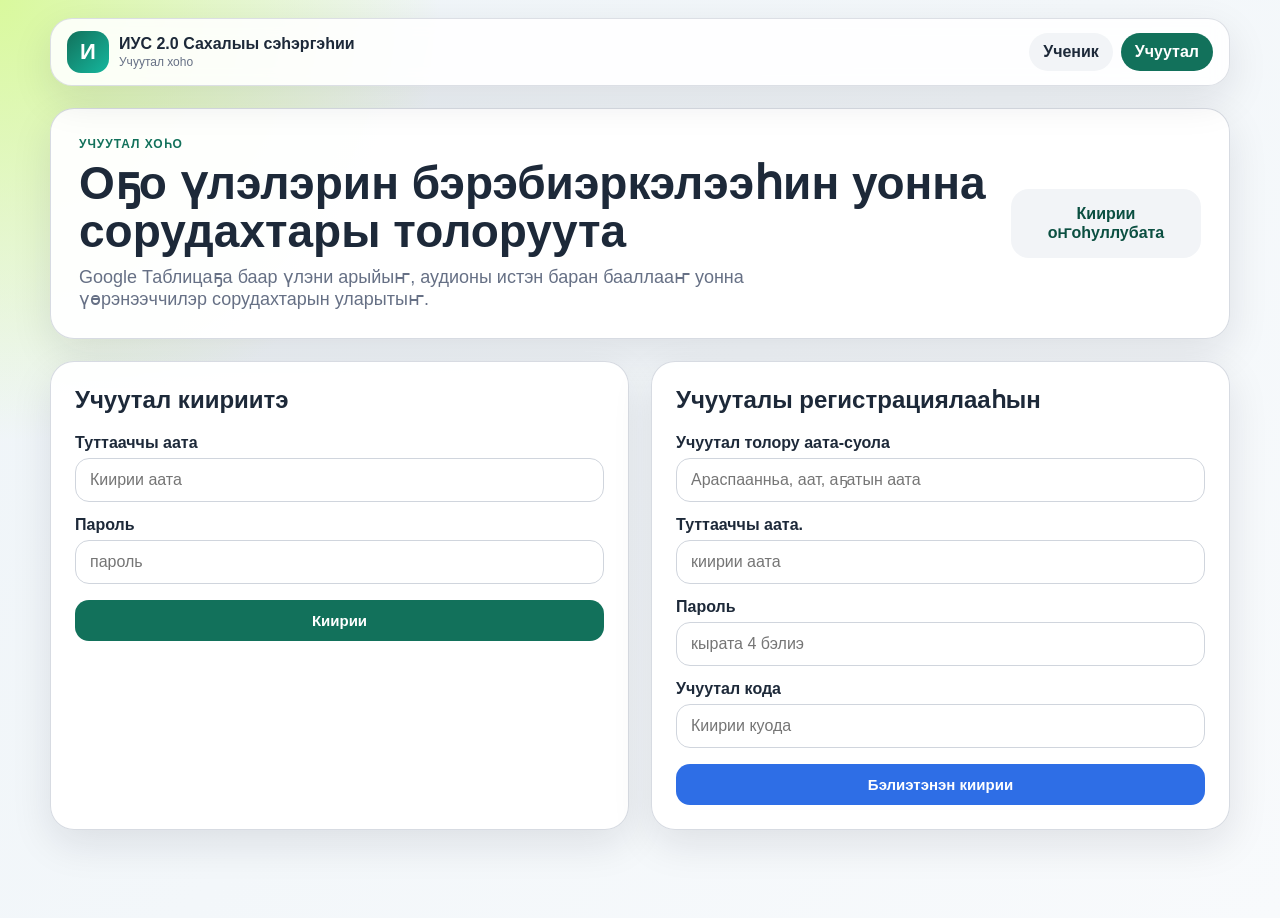
==== expert.html @ 37588e5e "Update expert.html" ====
<!DOCTYPE html>
<html lang="sah">
<head>
  <meta charset="UTF-8">
  <meta http-equiv="Cache-Control" content="no-cache, no-store, must-revalidate">
  <meta http-equiv="Pragma" content="no-cache">
  <meta http-equiv="Expires" content="0">
  <meta name="viewport" content="width=device-width, initial-scale=1.0">
  <title>ИУС 2.0 — учитель</title>
  <link rel="stylesheet" href="styles.css?v=20260622">
</head>
<body>
<header class="topbar">
  <a class="brand" href="index.html">
    <span class="brand-mark">И</span>
    <span><strong>ИУС 2.0 Сахалыы сэhэргэhии</strong><small>Учуутал хоhо</small></span>
  </a>
  <nav class="topnav">
    <a href="index.html">Ученик</a>
    <a class="active" href="expert.html">Учуутал</a>
  </nav>
</header>

<main class="container wide">
  <section class="hero-card">
    <div>
      <p class="eyebrow">Учуутал хоһо</p>
      <h1>Оҕо үлэлэрин бэрэбиэркэлээһин уонна сорудахтары толоруута</h1>
      <p class="lead">Google Таблицаҕа баар үлэни арыйыҥ, аудионы истэн баран бааллааҥ уонна үөрэнээччилэр сорудахтарын уларытыҥ.</p>
    </div>
    <div class="status-card" id="session-status">Киирии оҥоhуллубата</div>
  </section>

  <section id="auth-view" class="grid two auth-grid">
    <div class="panel">
      <h2>Учуутал киириитэ</h2>
      <label>Туттааччы аата</label>
      <input id="login-name" type="text" placeholder="Киирии аата" autocomplete="username">
      <label>Пароль</label>
      <input id="login-password" type="password" placeholder="пароль" autocomplete="current-password">
      <button class="primary full" onclick="loginTeacher()">Киирии</button>
    </div>
    <div class="panel">
      <h2>Учууталы регистрациялааһын</h2>
      <label>Учуутал толору аата-суола</label>
      <input id="reg-fullname" type="text" placeholder="Араспаанньа, аат, аҕатын аата">
      <label>Туттааччы аата.</label>
      <input id="reg-login" type="text" placeholder="киирии аата" autocomplete="username">
      <label>Пароль</label>
      <input id="reg-password" type="password" placeholder="кырата 4 бэлиэ" autocomplete="new-password">
      <label>Учуутал кода</label>
      <input id="reg-teacher-code" type="password" placeholder="Киирии куода">
      <button class="secondary full" onclick="registerTeacher()">Бэлиэтэнэн киирии</button>
    </div>
  </section>

  <section id="teacher-view" class="hidden">
    <div class="teacher-head panel compact">
      <div>
        <h2 id="teacher-title">Учуутал хоһо</h2>
        <p class="muted">Бастаан «холбооһуну бэрэбиэркэлээ» диэни баттаа, онтон үлэни хачайдаа.</p>
      </div>
      <button class="danger-light" onclick="logout()">Тахсыы</button>
    </div>

    <div class="grid teacher-grid">
      <aside class="panel no-print">
        <h2>1. Google Таблица</h2>
        <button class="secondary full" onclick="checkConnection()">🔎 Холбооһуну бэрэбиэркэлээ</button>
        <button class="primary full" onclick="loadSubmissions()">🔄 Ыытыллыбыт үлэлэри көрдөөһүн</button>
        <div id="teacher-status" class="hint status-line">Холбооһуну бэрэбиэркэлээ.</div>
        <div id="submissions-list" class="work-list"></div>

        <h2>2. Иhиттик</h2>
        <audio id="student-audio" controls class="full-audio"></audio>
        <p id="audio-hint" class="hint">Үлэ арыллыбытын кэннэ манна тылбаас баар буолуоҕа.</p>

        <h2>3. JSON Эбии барыйаан</h2>
        <label class="file-drop">
          <input id="submission-file" type="file" accept="application/json,.json" onchange="importSubmission(event)">
          <span>⬆ Эппиэт JSON-файлын киллэр</span>
        </label>

        <h2>4. Учуутал быһаарыыта</h2>
        <textarea id="teacher-comment" rows="5" placeholder="Хос быһаарыылар, сүбэлээһиннэр"></textarea>
      </aside>

      <section class="panel protocol-panel" id="protocol-print-area">
        <div class="protocol-header">
          <div>
            <p class="eyebrow">Боротокуол</p>
            <h1>Түмүк собеседование сыанабылын боротокуола</h1>
          </div>
          <div class="verdict-card" id="verdict">БАРЫТА ТУРУОРУЛЛА ИЛИК</div>
        </div>

        <div id="import-info" class="result-box hidden"></div>

        <div class="student-form grid three">
          <label>Үөрэнээччи<input id="student-name" type="text" placeholder="ФИО ученика"></label>
          <label>Кылаас<input id="student-class" type="text" placeholder="8А"></label>
          <label>Сорудах<input id="task-title" type="text" placeholder="Сорудах"></label>
        </div>

        <div id="criteria-list" class="criteria-list"></div>

        <div class="score-footer">
          <div><span>Уопсай балл</span><strong><span id="total-score">0</span> / 16</strong></div>
          <div><span>Бэрэбиэркэ күнэ-дьылаи</span><strong id="check-date"></strong></div>
        </div>

        <div class="print-comment">
          <h3>Учуутал быһаарыыта</h3>
          <p id="print-comment-text">—</p>
        </div>

        <div class="buttons no-print protocol-actions">
          <button class="secondary" onclick="saveCheckResult()">💾 Түмүгү хаалларыы</button>
          <button class="primary" onclick="exportProtocol()">⬇ Боротокуолу хачайдаан ылыы</button>
          <button onclick="window.print()">🖨 Бэчээт</button>
        </div>
      </section>
    </div>

    <section class="panel no-print task-editor-panel">
      <h2>Үөрэнээччи сорудаҕын уларытар сир</h2>
      <p class="muted">Сорудахтар испииһэккэ угуллаллар <strong>tasks</strong> Google Таблицалар. Уларытыыны киллэрбит кэннэ үөрэнээччи «Сорудахтары саҥарт» эбэтэр Ctrl+F5 баттыахтаах.</p>
      <div class="grid task-editor-grid">
        <aside>
          <button class="secondary full" onclick="loadTasksForEdit()">🔄 Сорудахтары киллэр</button>
          <div id="task-list" class="work-list"></div>
        </aside>
        <div class="editor-form">
          <label>Сорудах нүөмэрэ (ID)</label>
          <input id="edit-task-id" type="text" placeholder="1">
          <label>Сирэй аата</label>
          <input id="edit-task-tab" type="text" placeholder="1 сорудах / Ааҕыы">
          <label>Толору аата</label>
          <input id="edit-task-title" type="text" placeholder="1 сорудах. Тиэкиһи ааҕыы">
          <div class="grid two">
            <label>Бэлэмнээһин, сөк.<input id="edit-task-prep" type="number" min="0" value="60"></label>
            <label>Эппиэт, сөк.<input id="edit-task-answer" type="number" min="10" value="180"></label>
          </div>
          <label>Инструкция</label>
          <textarea id="edit-task-instruction" rows="3"></textarea>
          <label>Текст / ыйытыылар  / тема</label>
          <textarea id="edit-task-content" rows="10"></textarea>

          <div class="task-image-editor">
            <h3>Тылынан ойуур хартыына</h3>
            <p class="hint">Сорудахха хартыыната угуҥ. Үөрэнээччи аны бэйэтин кабинетыгар көрүө уонна хартыынаны тылынан ойуулаан биэриэ.</p>
            <div id="edit-task-image-info" class="hint">Картинка не выбрана.</div>
            <div id="edit-task-image-preview" class="task-image-preview hidden"></div>
            <label>Выбрать картинку</label>
            <input id="edit-task-image-file" type="file" accept="image/*">
            <div class="buttons protocol-actions">
              <button class="secondary" onclick="uploadTaskImageFromEditor()">🖼 Загрузить картинку к заданию</button>
              <button class="danger-light" onclick="clearTaskImageFromEditor()">Убрать картинку</button>
            </div>
          </div>

          <button class="primary full" onclick="saveTaskFromEditor()">💾 Түмүгү хаалларыы</button>
          <div id="task-editor-status" class="hint"></div>
        </div>
      </div>
    </section>
  </section>
</main>

<div id="toast" class="toast hidden"></div>
<script src="apps-script-config.js?v=20260622"></script>
<script>
const TEACHER_CODE = 'SAHA2026';
const USERS_KEY = 'saha_exam_users_v3_clean';
const SESSION_KEY = 'saha_exam_session_v3_clean';
const RESULTS_KEY = 'saha_exam_results_v3_clean';
let currentUser = null;
let currentSubmission = null;
let editableTasks = [];

const criteria = [
  { group:'1 сорудах. Тэкиһи ааҕыы (ИЧ)', items:[{code:'ИЧ1',text:'Ааҕыы интонацията сөп түбэһэр',score:1},{code:'ИЧ2',text:'Тэми батыһан сөпкө ааҕыы',score:1}]},
  { group:'2 сорудах. Тэкиһи кэпсээһин (ИП)', items:[{code:'ИП1',text:'Сүрүн санаалары барытын эттэ',score:2},{code:'ИП2',text:'Сыыһа өйдөбүлү киллэрбэтэ',score:1},{code:'ИП3',text:'Цитатаны сөпкө туттубут',score:1},{code:'ИП4',text:'Цитатаны уган кэпсииригэр сыыспыта суох',score:1}]},
  { group:'3 сорудах. Монолог (ИМ)', items:[{code:'ИМ1',text:'Сорудаҕы толордо, 10-тан тахса этии',score:1},{code:'ИМ2',text:'Этиилэр логика өттүнэн сөптөр',score:1},{code:'ИМ3',text:'Тыл арааһын сөпкө туттуу',score:1}]},
  { group:'4 сорудах. Диалог (ИД)', items:[{code:'ИД1',text:'Ыйытыыларга толору хоруйдаата',score:1},{code:'ИД2',text:'Саҥарар култууратын тутуста',score:1}]},
  { group:'Саҥа таба иһиллиитэ уонна грамотноһа (Р)', items:[{code:'Р1',text:'Грамматика сыыһата суох',score:1},{code:'Р2',text:'Тыллары сөпкө туттуу',score:1},{code:'Р3',text:'Орфоэпия сыыһата суох',score:1},{code:'Р4',text:'Тыл ситимэ сөпкө тутуллубут',score:1},{code:'Р5',text:'Саҥарыы тэмигэр сыыһа суох',score:1}]}
];

function getAppsScriptUrl(){ const raw=String(window.APPS_SCRIPT_WEB_APP_URL||'').trim(); return raw ? raw.replace(/\/dev(\?.*)?$/,'/exec').replace(/\?.*$/,'') : ''; }
function isAppsScriptConfigured(){ const url=getAppsScriptUrl(); return Boolean(url && url.startsWith('https://script.google.com/')); }
function appsScriptJsonp(action, params={}){ return new Promise((resolve,reject)=>{ if(!isAppsScriptConfigured()) return reject(new Error('Apps Script не настроен')); const cb='iusCb_'+Date.now()+'_'+Math.random().toString(36).slice(2); const q=new URLSearchParams({action,callback:cb,_:Date.now().toString(),...params}); const s=document.createElement('script'); const cleanup=()=>{delete window[cb];s.remove();}; window[cb]=data=>{cleanup();resolve(data);}; s.onerror=()=>{cleanup();reject(new Error('Не удалось получить ответ Apps Script'));}; s.src=getAppsScriptUrl()+'?'+q.toString(); document.body.appendChild(s); }); }
function postToAppsScriptByForm(payload){ return new Promise((resolve,reject)=>{ if(!isAppsScriptConfigured()) return reject(new Error('Apps Script не настроен')); const iframeName='iusFrame_'+Date.now(); const iframe=document.createElement('iframe'); iframe.name=iframeName; iframe.style.display='none'; const form=document.createElement('form'); form.method='POST'; form.action=getAppsScriptUrl(); form.target=iframeName; form.enctype='application/x-www-form-urlencoded'; form.style.display='none'; const input=document.createElement('input'); input.type='hidden'; input.name='payload'; input.value=JSON.stringify(payload); form.appendChild(input); let done=false; const cleanup=()=>setTimeout(()=>{form.remove();iframe.remove();},1000); iframe.onload=()=>{if(done)return;done=true;cleanup();resolve();}; document.body.appendChild(iframe); document.body.appendChild(form); form.submit(); setTimeout(()=>{if(!done){done=true;cleanup();resolve();}},4500); }); }
function sleep(ms){return new Promise(r=>setTimeout(r,ms));}

function getUsers(){return JSON.parse(localStorage.getItem(USERS_KEY)||'[]');}
function saveUsers(users){localStorage.setItem(USERS_KEY,JSON.stringify(users));}
async function hashPassword(value){ if(window.crypto&&crypto.subtle){ const data=new TextEncoder().encode(value); const hash=await crypto.subtle.digest('SHA-256',data); return Array.from(new Uint8Array(hash)).map(b=>b.toString(16).padStart(2,'0')).join(''); } return btoa(unescape(encodeURIComponent(value))); }
function makeId(prefix){return prefix+'-'+Date.now().toString(36)+'-'+Math.random().toString(36).slice(2,8);}
function showToast(message,type='ok'){const t=document.getElementById('toast');t.textContent=message;t.className='toast '+type;setTimeout(()=>t.className='toast hidden',3500);}
function setStatus(message,type=''){const el=document.getElementById('teacher-status');el.textContent=message;el.className='hint status-line '+type;}
async function registerTeacher(){ const fullName=document.getElementById('reg-fullname').value.trim(); const login=document.getElementById('reg-login').value.trim().toLowerCase(); const password=document.getElementById('reg-password').value; const code=document.getElementById('reg-teacher-code').value.trim(); if(!fullName||!login||!password)return showToast('Заполните все поля','error'); if(password.length<4)return showToast('Пароль минимум 4 символа','error'); if(code!==TEACHER_CODE)return showToast('Неверный код учителя','error'); const users=getUsers(); if(users.some(u=>u.login===login))return showToast('Такой логин уже есть','error'); const user={id:makeId('teacher'),role:'teacher',fullName,login,passwordHash:await hashPassword(password),createdAt:new Date().toISOString()}; users.push(user); saveUsers(users); localStorage.setItem(SESSION_KEY,JSON.stringify({userId:user.id})); startSession(user); }
async function loginTeacher(){ const login=document.getElementById('login-name').value.trim().toLowerCase(); const passwordHash=await hashPassword(document.getElementById('login-password').value); const user=getUsers().find(u=>u.login===login&&u.role==='teacher'&&u.passwordHash===passwordHash); if(!user)return showToast('Логин или пароль неверный','error'); localStorage.setItem(SESSION_KEY,JSON.stringify({userId:user.id})); startSession(user); }
function restoreSession(){const s=JSON.parse(localStorage.getItem(SESSION_KEY)||'null'); if(!s)return; const u=getUsers().find(x=>x.id===s.userId); if(u&&u.role==='teacher') startSession(u);}
function startSession(user){ currentUser=user; document.getElementById('auth-view').classList.add('hidden'); document.getElementById('teacher-view').classList.remove('hidden'); document.getElementById('session-status').textContent=user.fullName; document.getElementById('teacher-title').textContent='Учуутал хоhо: '+user.fullName; renderCriteria(); createBlankProtocol(); setDate(); }
function logout(){localStorage.removeItem(SESSION_KEY);location.reload();}
function renderCriteria(){ const list=document.getElementById('criteria-list'); list.innerHTML=criteria.map(g=>`<section class="criteria-group"><h3>${escapeHTML(g.group)}</h3>${g.items.map(item=>`<label class="criterion"><input type="checkbox" class="score" data-code="${item.code}" data-score="${item.score}" onchange="calcTotal()"><span><strong>${item.code}</strong> ${escapeHTML(item.text)}</span><em>${item.score}</em></label>`).join('')}</section>`).join(''); calcTotal(); }
function calcTotal(){ let total=0; document.querySelectorAll('.score').forEach(b=>{if(b.checked)total+=Number(b.dataset.score||0);}); document.getElementById('total-score').textContent=total; const v=document.getElementById('verdict'); if(total>=10){v.textContent='ЗАЧЁТ 🎉';v.className='verdict-card ok';} else if(total===0){v.textContent='БАРЫТА ТУРУОРУЛЛА ИЛИК';v.className='verdict-card';} else {v.textContent='НЕЗАЧЁТ ❌';v.className='verdict-card bad';} refreshProtocol(); }
function setDate(){document.getElementById('check-date').textContent=new Date().toLocaleDateString('ru-RU');}
function refreshProtocol(){ setDate(); const c=document.getElementById('teacher-comment').value.trim(); document.getElementById('print-comment-text').textContent=c||'—'; }
document.addEventListener('input', e=>{if(e.target&&e.target.id==='teacher-comment')refreshProtocol();});
async function checkConnection(){ setStatus('Проверяем...'); try{ const data=await appsScriptJsonp('diagnose'); if(!data||!data.ok)throw new Error(data?.error||'Ошибка'); const d=data.diagnose||{}; setStatus(`Подключено. works: ${d.worksSheet?'да':'нет'}, tasks: ${d.tasksSheet?'да':'нет'}, Drive: ${d.drive?'да':'нет'}.`, d.drive?'':'warn'); showToast('Подключение проверено'); }catch(e){setStatus('Ошибка подключения: '+(e.message||e),'error');} }
async function loadSubmissions(){ const list=document.getElementById('submissions-list'); list.innerHTML=''; setStatus('Загружаем работы...'); try{ const data=await appsScriptJsonp('list',{limit:'50'}); if(!data||!data.ok)throw new Error(data?.error||'Ошибка'); const items=data.items||[]; if(!items.length){setStatus('Пока нет отправленных работ.');return;} setStatus('Найдено работ: '+items.length); list.innerHTML=items.map(item=>`<div class="work-card"><strong>${escapeHTML(item.student?.fullName||'Без имени')}</strong><span>${escapeHTML(item.student?.className||'—')} · ${escapeHTML(item.task?.title||'Задание')} · ${formatDateTime(item.sentAt)}</span><em>${escapeHTML(item.status||'sent')}</em>${item.audioError?`<small class="error-text">Ошибка аудио: ${escapeHTML(item.audioError)}</small>`:''}<button class="ghost full" onclick="openSubmission('${escapeAttr(item.id)}')">Открыть работу</button></div>`).join(''); }catch(e){setStatus('Не удалось загрузить работы: '+(e.message||e),'error');} }
async function openSubmission(id){ try{ const data=await appsScriptJsonp('get',{id}); if(!data||!data.ok||!data.item)throw new Error(data?.error||'Работа не найдена'); const item=data.item; item.appsScriptId=id; applySubmissionData(item,'Работа из общей Google Таблицы'); await loadAudioForSubmission(item); }catch(e){showToast('Не удалось открыть работу: '+(e.message||e),'error');} }
async function loadAudioForSubmission(item){ const audio=document.getElementById('student-audio'); const hint=document.getElementById('audio-hint'); audio.removeAttribute('src'); if(!item.audio||!item.audio.fileId){hint.textContent='У работы нет audioFileId. '+(item.audioError||''); return;} hint.textContent='Загружаем аудио из Google Drive...'; try{ const response=await appsScriptJsonp('getAudio',{id:item.id}); if(response&&response.ok&&response.dataUrl){audio.src=response.dataUrl; hint.textContent='Аудио загружено. Нажмите Play.'; return;} throw new Error(response?.error||'Не удалось получить аудио'); }catch(e){ hint.textContent='Не удалось загрузить аудио через Apps Script. Пробуем прямую ссылку Drive.'; if(item.audio.directUrl){ audio.src=item.audio.directUrl; } showToast('Проверьте доступ DriveApp или audioFileId','warn'); } }
function applySubmissionData(data,source){ currentSubmission=data; document.getElementById('student-name').value=data.student?.fullName||''; document.getElementById('student-class').value=data.student?.className||''; document.getElementById('task-title').value=data.task?.title||''; const box=document.getElementById('import-info'); box.classList.remove('hidden'); box.textContent=[source,`Ученик: ${data.student?.fullName||'—'}`,`Класс: ${data.student?.className||'—'}`,`Задание: ${data.task?.title||'—'}`,`Отправлено: ${formatDateTime(data.sentAt||data.createdAt)}`,`Комментарий ученика: ${data.note||'—'}`,data.audioError?`Ошибка аудио: ${data.audioError}`:''].filter(Boolean).join('\n'); clearScores(); refreshProtocol(); }
function importSubmission(event){ const file=event.target.files[0]; if(!file)return; const r=new FileReader(); r.onload=()=>{try{const data=JSON.parse(r.result); applySubmissionData(data,'Работа из JSON-файла'); const audio=document.getElementById('student-audio'); if(data.audio?.dataUrl){audio.src=data.audio.dataUrl; document.getElementById('audio-hint').textContent='Аудио из JSON загружено.';} }catch(e){showToast('Не удалось прочитать JSON','error');}}; r.readAsText(file,'utf-8'); }
function createBlankProtocol(){ currentSubmission=null; document.getElementById('student-name').value=''; document.getElementById('student-class').value=''; document.getElementById('task-title').value=''; document.getElementById('student-audio').removeAttribute('src'); document.getElementById('audio-hint').textContent='После открытия работы здесь появится запись.'; document.getElementById('import-info').classList.add('hidden'); document.getElementById('teacher-comment').value=''; clearScores(); refreshProtocol(); }
function clearScores(){document.querySelectorAll('.score').forEach(b=>b.checked=false); calcTotal();}
function collectResult(){ const selected=Array.from(document.querySelectorAll('.score')).filter(b=>b.checked).map(b=>({code:b.dataset.code,score:Number(b.dataset.score)})); const total=selected.reduce((s,i)=>s+i.score,0); return {app:'saha-exam-v2',type:'teacher-result',id:makeId('result'),checkedAt:new Date().toISOString(),teacher:{id:currentUser.id,fullName:currentUser.fullName,login:currentUser.login},student:{fullName:document.getElementById('student-name').value.trim(),className:document.getElementById('student-class').value.trim()},taskTitle:document.getElementById('task-title').value.trim(),selected,total,maxTotal:16,verdict:total>=10?'ЗАЧЁТ':'НЕЗАЧЁТ',teacherComment:document.getElementById('teacher-comment').value.trim(),sourceAppsScriptId:currentSubmission?.appsScriptId||currentSubmission?.id||null}; }
async function saveCheckResult(){ const result=collectResult(); if(!result.student.fullName)return showToast('Укажите ФИО ученика','error'); localStorage.setItem(RESULTS_KEY,JSON.stringify([result,...JSON.parse(localStorage.getItem(RESULTS_KEY)||'[]')].slice(0,50))); if(result.sourceAppsScriptId&&isAppsScriptConfigured()){ try{ await postToAppsScriptByForm({action:'saveResult',submissionId:result.sourceAppsScriptId,result}); showToast('Результат сохранён'); loadSubmissions(); return; }catch(e){showToast('Сохранено в браузере, но не в таблице','warn');return;} } showToast('Результат сохранён в браузере'); }
function exportProtocol(){ const result=collectResult(); if(!result.student.fullName)return showToast('Укажите ФИО ученика','error'); const html=`<!DOCTYPE html><html><head><meta charset="UTF-8"><title>Протокол</title><style>body{font-family:Arial;padding:30px;line-height:1.5}table{width:100%;border-collapse:collapse}td,th{border:1px solid #999;padding:7px}.total{font-size:22px;font-weight:bold}</style></head><body><h1>Түмүк собеседование сыанабылын боротокуола</h1><p><b>Ученик:</b> ${escapeHTML(result.student.fullName)}</p><p><b>Класс:</b> ${escapeHTML(result.student.className||'—')}</p><p><b>Задание:</b> ${escapeHTML(result.taskTitle||'—')}</p><p><b>Учитель:</b> ${escapeHTML(result.teacher.fullName)}</p><table><tr><th>Критерий</th><th>Балл</th></tr>${criteria.flatMap(g=>g.items).map(item=>`<tr><td>${item.code} — ${escapeHTML(item.text)}</td><td>${result.selected.find(s=>s.code===item.code)?item.score:0}</td></tr>`).join('')}</table><p class="total">Итого: ${result.total} / 16</p><h2>${result.verdict}</h2><h3>Комментарий</h3><p>${escapeHTML(result.teacherComment||'—')}</p></body></html>`; downloadFile(html,`протокол_${(result.student.fullName||'student').replace(/[^А-Яа-яA-Za-z0-9_-]+/g,'_')}.html`,'text/html;charset=utf-8'); }
function downloadFile(content,filename,type){const blob=new Blob([content],{type}); const url=URL.createObjectURL(blob); const a=document.createElement('a'); a.href=url; a.download=filename; document.body.appendChild(a); a.click(); a.remove(); URL.revokeObjectURL(url);}
async function loadTasksForEdit(){ const box=document.getElementById('task-list'); box.innerHTML='Загружаем...'; try{ const data=await appsScriptJsonp('listTasks'); if(!data||!data.ok)throw new Error(data?.error||'Ошибка'); editableTasks=data.tasks||[]; box.innerHTML=editableTasks.map(t=>`<div class="work-card"><strong>${escapeHTML(t.id)}. ${escapeHTML(t.title)}</strong><span>${escapeHTML(t.tabTitle||'')}</span><button class="ghost full" onclick="editTask('${escapeAttr(t.id)}')">Редактировать</button></div>`).join(''); if(editableTasks[0]) editTask(editableTasks[0].id); }catch(e){box.innerHTML='<p class="error-text">Не удалось загрузить задания: '+escapeHTML(e.message||e)+'</p>';} }
function editTask(id){
  const t=editableTasks.find(x=>String(x.id)===String(id));
  if(!t)return;
  document.getElementById('edit-task-id').value=t.id;
  document.getElementById('edit-task-tab').value=t.tabTitle||'';
  document.getElementById('edit-task-title').value=t.title||'';
  document.getElementById('edit-task-prep').value=t.prepSeconds||0;
  document.getElementById('edit-task-answer').value=t.answerSeconds||180;
  document.getElementById('edit-task-instruction').value=t.instruction||'';
  document.getElementById('edit-task-content').value=t.content||'';
  const fileInput=document.getElementById('edit-task-image-file');
  if(fileInput) fileInput.value='';
  renderTaskImagePreview(t);
}

async function renderTaskImagePreview(task){
  const info=document.getElementById('edit-task-image-info');
  const preview=document.getElementById('edit-task-image-preview');
  if(!info||!preview) return;
  preview.classList.add('hidden');
  preview.innerHTML='';

  if(!task?.image?.fileId){
    info.textContent='Картинка к этому заданию ещё не загружена.';
    return;
  }

  info.textContent='Картинка загружена: '+(task.image.fileName||task.image.fileId)+'. Загружаем предпросмотр...';
  try{
    const response=await appsScriptJsonp('getTaskImage',{id:task.id});
    if(response&&response.ok&&response.dataUrl){
      preview.innerHTML=`<img src="${response.dataUrl}" alt="Картинка задания" class="task-image">`;
      preview.classList.remove('hidden');
      info.textContent='Картинка загружена и будет показана ученику.';
      return;
    }
    throw new Error(response?.error||'Картинка не получена');
  }catch(e){
    if(task.image.directUrl){
      preview.innerHTML=`<img src="${escapeAttr(task.image.directUrl)}" alt="Картинка задания" class="task-image">`;
      preview.classList.remove('hidden');
      info.textContent='Картинка есть, но предпросмотр через Apps Script не загрузился. Ученик попробует загрузить её напрямую.';
    }else{
      info.textContent='Картинка есть в таблице, но её не удалось показать: '+(e.message||e);
    }
  }
}

function resizeImageFile(file, maxSize=1400, quality=0.86){
  return new Promise((resolve,reject)=>{
    if(!file) return reject(new Error('Файл не выбран'));
    if(!file.type.startsWith('image/')) return reject(new Error('Выберите файл изображения'));
    const reader=new FileReader();
    reader.onerror=()=>reject(new Error('Не удалось прочитать файл'));
    reader.onload=()=>{
      const img=new Image();
      img.onerror=()=>reject(new Error('Не удалось открыть изображение'));
      img.onload=()=>{
        let w=img.width, h=img.height;
        const scale=Math.min(1, maxSize/Math.max(w,h));
        w=Math.max(1, Math.round(w*scale));
        h=Math.max(1, Math.round(h*scale));
        const canvas=document.createElement('canvas');
        canvas.width=w; canvas.height=h;
        canvas.getContext('2d').drawImage(img,0,0,w,h);
        const mime=file.type==='image/png' ? 'image/png' : 'image/jpeg';
        const dataUrl=canvas.toDataURL(mime, mime==='image/jpeg'?quality:undefined);
        resolve({dataUrl, mimeType:mime, fileName:file.name});
      };
      img.src=reader.result;
    };
    reader.readAsDataURL(file);
  });
}

async function uploadTaskImageFromEditor(){
  const status=document.getElementById('task-editor-status');
  const taskId=document.getElementById('edit-task-id').value.trim();
  const file=document.getElementById('edit-task-image-file').files[0];
  if(!taskId) return showToast('Сначала выберите или укажите ID задания','error');
  if(!file) return showToast('Выберите картинку','error');
  status.textContent='Готовим и загружаем картинку...';
  try{
    const image=await resizeImageFile(file);
    await postToAppsScriptByForm({action:'uploadTaskImage',taskId,image});
    await sleep(1800);
    status.textContent='Картинка загружена. Ученик увидит её после обновления заданий.';
    showToast('Картинка загружена');
    await loadTasksForEdit();
    editTask(taskId);
  }catch(e){
    status.textContent='Ошибка загрузки картинки: '+(e.message||e);
    showToast('Не удалось загрузить картинку','error');
  }
}

async function clearTaskImageFromEditor(){
  const status=document.getElementById('task-editor-status');
  const taskId=document.getElementById('edit-task-id').value.trim();
  if(!taskId) return showToast('Сначала выберите задание','error');
  status.textContent='Убираем картинку...';
  try{
    await postToAppsScriptByForm({action:'clearTaskImage',taskId});
    await sleep(1200);
    status.textContent='Картинка убрана из задания.';
    showToast('Картинка убрана');
    await loadTasksForEdit();
    editTask(taskId);
  }catch(e){
    status.textContent='Ошибка: '+(e.message||e);
    showToast('Не удалось убрать картинку','error');
  }
}

async function saveTaskFromEditor(){
  const status=document.getElementById('task-editor-status');
  const task={id:document.getElementById('edit-task-id').value.trim(),tabTitle:document.getElementById('edit-task-tab').value.trim(),title:document.getElementById('edit-task-title').value.trim(),prepSeconds:Number(document.getElementById('edit-task-prep').value||0),answerSeconds:Number(document.getElementById('edit-task-answer').value||180),instruction:document.getElementById('edit-task-instruction').value,content:document.getElementById('edit-task-content').value};
  if(!task.id||!task.title)return showToast('Заполните ID и название','error');
  status.textContent='Сохраняем...';
  try{
    await postToAppsScriptByForm({action:'saveTask',task});
    await sleep(1200);
    status.textContent='Задание сохранено. Ученик должен обновить задания.';
    showToast('Задание сохранено');
    await loadTasksForEdit();
    editTask(task.id);
  }catch(e){
    status.textContent='Ошибка: '+(e.message||e);
    showToast('Не удалось сохранить задание','error');
  }
}
function formatDateTime(v){if(!v)return'—'; try{return new Date(v).toLocaleString('ru-RU');}catch(e){return'—';}}
function escapeHTML(v){return String(v??'').replace(/[&<>'"]/g,ch=>({'&':'&amp;','<':'&lt;','>':'&gt;',"'":'&#39;','"':'&quot;'}[ch]));}
function escapeAttr(v){return String(v??'').replace(/[\\']/g,'\\$&').replace(/</g,'&lt;');}
restoreSession();
</script>
</body>
</html>
---- styles.css ----
:root {
  --bg: #eef4f8;
  --card: #ffffff;
  --text: #1d2939;
  --muted: #667085;
  --line: #d0d5dd;
  --primary: #12715b;
  --primary-dark: #0b4f41;
  --secondary: #2e6ee6;
  --danger: #d92d20;
  --warning: #f79009;
  --ok-bg: #ecfdf3;
  --bad-bg: #fef3f2;
  --shadow: 0 14px 40px rgba(16, 24, 40, 0.10);
}
* { box-sizing: border-box; }
body {
  margin: 0;
  font-family: Arial, "Noto Sans", sans-serif;
  background: radial-gradient(circle at top left, #d9f99d 0, transparent 28%), linear-gradient(135deg, #eef4f8 0%, #f8fafc 100%);
  color: var(--text);
  min-height: 100vh;
}
a { color: var(--secondary); text-decoration: none; }
a:hover { text-decoration: underline; }
.topbar {
  width: min(1180px, calc(100% - 32px));
  margin: 18px auto 0;
  display: flex;
  justify-content: space-between;
  align-items: center;
  gap: 16px;
  background: rgba(255,255,255,0.88);
  backdrop-filter: blur(8px);
  border: 1px solid rgba(208,213,221,0.75);
  border-radius: 22px;
  padding: 12px 16px;
  box-shadow: var(--shadow);
}
.brand { display: inline-flex; align-items: center; gap: 10px; color: var(--text); }
.brand:hover { text-decoration: none; }
.brand-mark { width: 42px; height: 42px; border-radius: 14px; background: linear-gradient(135deg, var(--primary), #15b79e); color: white; display: grid; place-items: center; font-weight: 800; font-size: 22px; }
.brand small { display: block; color: var(--muted); font-size: 12px; margin-top: 2px; }
.topnav { display: flex; gap: 8px; flex-wrap: wrap; justify-content: flex-end; }
.topnav a { color: var(--text); padding: 10px 14px; border-radius: 999px; background: #f2f4f7; font-weight: 700; }
.topnav a.active, .topnav a:hover { background: var(--primary); color: white; text-decoration: none; }
.container { width: min(1180px, calc(100% - 32px)); margin: 22px auto 40px; }
.container.wide { max-width: 1180px; }
.hero-card, .panel, .task-box, .controls-box { background: rgba(255,255,255,0.95); border: 1px solid rgba(208,213,221,0.85); border-radius: 24px; box-shadow: var(--shadow); }
.hero-card { padding: 28px; display: flex; justify-content: space-between; align-items: center; gap: 24px; margin-bottom: 22px; }
.eyebrow { margin: 0 0 8px; color: var(--primary); text-transform: uppercase; letter-spacing: .08em; font-size: 12px; font-weight: 800; }
h1, h2, h3 { color: #1d2939; }
h1 { margin: 0 0 10px; font-size: clamp(28px, 4vw, 46px); line-height: 1.05; }
h2 { margin-top: 0; }
.lead { color: var(--muted); font-size: 18px; margin: 0; max-width: 760px; }
.muted, .hint { color: var(--muted); }
.hint { font-size: 13px; line-height: 1.45; }
.center { text-align: center; }
.status-card { min-width: 190px; padding: 16px; background: #f2f4f7; border-radius: 18px; text-align: center; font-weight: 800; color: var(--primary-dark); }
.grid { display: grid; gap: 22px; }
.grid.two { grid-template-columns: repeat(2, minmax(0, 1fr)); }
.grid.three { grid-template-columns: repeat(3, minmax(0, 1fr)); }
.main-grid { grid-template-columns: minmax(0, 1fr) 360px; align-items: start; }
.teacher-grid { grid-template-columns: 360px minmax(0, 1fr); align-items: start; }
.task-editor-grid { grid-template-columns: 340px minmax(0, 1fr); align-items: start; }
.panel { padding: 24px; }
.panel.compact { display: flex; justify-content: space-between; align-items: center; gap: 16px; margin-bottom: 22px; }
label { display: block; margin: 14px 0 6px; font-weight: 700; }
input, select, textarea { width: 100%; border: 1px solid var(--line); border-radius: 14px; padding: 12px 14px; font: inherit; background: white; color: var(--text); }
textarea { resize: vertical; }
input:focus, select:focus, textarea:focus { outline: 3px solid rgba(18,113,91,.16); border-color: var(--primary); }
button, .button-link { border: 0; border-radius: 14px; padding: 12px 18px; cursor: pointer; font-weight: 800; font-size: 15px; background: #e4e7ec; color: var(--text); transition: transform .08s ease, filter .15s ease; text-align: center; display: inline-block; }
button:hover, .button-link:hover { filter: brightness(.98); text-decoration: none; }
button:active { transform: translateY(1px); }
button:disabled { background: #d0d5dd !important; color: #667085 !important; cursor: not-allowed; }
button.primary, .button-link.primary { background: var(--primary); color: white; }
button.secondary, .button-link.secondary { background: var(--secondary); color: white; }
button.ghost { background: #f2f4f7; color: #344054; }
button.danger-light { background: #fee4e2; color: var(--danger); }
.full { width: 100%; margin-top: 16px; }
.buttons { display: flex; gap: 12px; justify-content: center; flex-wrap: wrap; }
.buttons.stacked { flex-direction: column; }
.hidden { display: none !important; }
.auth-grid { align-items: stretch; }
.tabs { display: grid; grid-template-columns: repeat(4, minmax(0, 1fr)); gap: 10px; margin-bottom: 18px; }
.tab-btn { padding: 14px 10px; border-radius: 18px; background: #e4e7ec; text-align: center; white-space: normal; line-height: 1.25; }
.tab-btn.active { background: var(--primary); color: white; }
.task-box { padding: 28px; min-height: 420px; line-height: 1.75; }
.task-header { display: flex; gap: 14px; align-items: center; flex-wrap: wrap; }
.badge { display: inline-flex; padding: 6px 10px; border-radius: 999px; background: #d1fadf; color: var(--primary-dark); font-weight: 800; font-size: 13px; }
.instruction { color: #344054; border-left: 5px solid var(--secondary); padding: 14px 16px; background: #f8fbff; border-radius: 12px; }
.content-body { margin-top: 20px; font-size: 1.12em; line-height: 1.7; }
.prewrap { white-space: pre-wrap; }
.controls-box { padding: 22px; position: sticky; top: 16px; }
.timer-card { display: grid; place-items: center; gap: 8px; background: #f8fafc; border: 1px solid var(--line); border-radius: 20px; padding: 20px; margin-bottom: 16px; }
.timer-card span { color: var(--muted); font-weight: 700; }
.timer-card strong { color: var(--danger); font-size: 44px; letter-spacing: .03em; }
.record-off { background: var(--danger); color: white; }
.record-on { background: #b42318; color: white; animation: blink 1s infinite; }
.ready-btn { background: #fef0c7; color: #93370d; }
.result-box { margin-top: 18px; background: #f8fafc; padding: 16px; border-radius: 18px; border: 1px dashed var(--primary); white-space: pre-wrap; }
audio { width: 100%; margin: 10px 0; }
.full-audio { margin-top: 0; }
.file-drop { display: grid; place-items: center; min-height: 118px; border: 2px dashed var(--secondary); border-radius: 18px; background: #eff6ff; color: var(--secondary); text-align: center; cursor: pointer; margin: 12px 0 16px; }
.file-drop input { display: none; }
.file-drop span { font-weight: 800; }
.protocol-panel { padding: 26px; }
.protocol-header { display: flex; justify-content: space-between; gap: 18px; align-items: flex-start; border-bottom: 1px solid var(--line); padding-bottom: 18px; margin-bottom: 18px; }
.protocol-header h1 { font-size: clamp(22px, 3vw, 34px); }
.verdict-card { min-width: 180px; padding: 14px; border-radius: 18px; background: #f2f4f7; color: var(--muted); text-align: center; font-weight: 900; }
.verdict-card.ok { background: var(--ok-bg); color: var(--primary); }
.verdict-card.bad { background: var(--bad-bg); color: var(--danger); }
.student-form label { margin: 0; }
.student-form input { margin-top: 6px; }
.criteria-list { margin-top: 24px; }
.criteria-group { padding: 16px; border: 1px solid var(--line); border-radius: 18px; margin-bottom: 14px; background: #fcfcfd; }
.criteria-group h3 { margin: 0 0 10px; }
.criterion { display: grid; grid-template-columns: 26px 1fr auto; align-items: center; gap: 10px; margin: 0; padding: 9px 0; border-top: 1px solid #edf0f4; font-weight: 500; }
.criterion:first-of-type { border-top: 0; }
.criterion input { width: 18px; height: 18px; }
.criterion em { color: var(--muted); font-style: normal; font-weight: 800; }
.score-footer { display: flex; justify-content: space-between; gap: 14px; background: #f8fafc; border-radius: 20px; padding: 18px; margin-top: 18px; }
.score-footer span { display: block; color: var(--muted); }
.score-footer strong { font-size: 24px; }
.print-comment { margin-top: 18px; padding: 16px; border-radius: 18px; border: 1px solid var(--line); }
.protocol-actions { margin-top: 18px; justify-content: flex-start; }
.work-list { display: grid; gap: 10px; margin-top: 14px; }
.work-card { display: grid; gap: 6px; padding: 12px; border: 1px solid var(--line); border-radius: 14px; background: #fcfcfd; }
.work-card span, .work-card small { color: var(--muted); font-size: 13px; }
.work-card em { color: var(--primary); font-style: normal; font-weight: 800; font-size: 13px; }
.status-line { margin-top: 12px; padding: 10px 12px; border-radius: 12px; background: #f8fafc; }
.status-line.error, .error-text { color: var(--danger); }
.status-line.warn { color: #93370d; background: #fffaeb; }
.task-editor-panel { margin-top: 22px; }
.editor-form { background: #f8fafc; border: 1px solid var(--line); border-radius: 18px; padding: 18px; }
.toast { position: fixed; right: 20px; bottom: 20px; max-width: min(420px, calc(100% - 40px)); padding: 14px 18px; border-radius: 16px; box-shadow: var(--shadow); background: var(--primary); color: white; font-weight: 800; z-index: 1000; }
.toast.error { background: var(--danger); }
.toast.warn { background: var(--warning); color: #111; }
@keyframes blink { 0%{opacity:1} 50%{opacity:.58} 100%{opacity:1} }
@media (max-width: 900px) {
  .topbar, .hero-card, .panel.compact { flex-direction: column; align-items: stretch; }
  .grid.two, .grid.three, .main-grid, .teacher-grid, .task-editor-grid { grid-template-columns: 1fr; }
  .controls-box { position: static; }
  .tabs { grid-template-columns: repeat(2, minmax(0, 1fr)); }
  .protocol-header, .score-footer { flex-direction: column; }
}
@media (max-width: 560px) {
  .topbar, .container { width: min(100% - 18px, 1180px); }
  .hero-card, .panel, .task-box, .controls-box { border-radius: 18px; padding: 18px; }
  .timer-card strong { font-size: 36px; }
  .tabs { grid-template-columns: 1fr; }
  .topnav a { width: 100%; text-align: center; }
}
@media print {
  body { background: white; }
  .topbar, .hero-card, .no-print, .teacher-head, #auth-view, .toast { display: none !important; }
  .container { width: 100%; margin: 0; }
  .teacher-grid { display: block; }
  .protocol-panel { box-shadow: none; border: 0; padding: 0; }
  .criterion { break-inside: avoid; }
}

/* Картинки к заданиям */
.task-image-box {
    margin: 18px 0;
    padding: 14px;
    border: 1px solid var(--line);
    border-radius: 18px;
    background: #f8fafc;
}
.task-image-title {
    font-weight: 900;
    margin-bottom: 10px;
    color: var(--primary-dark);
}
.task-image-box img,
.task-image-preview {
    display: block;
    width: 100%;
    max-height: 520px;
    object-fit: contain;
    border-radius: 16px;
    border: 1px solid var(--line);
    background: white;
}
.image-upload-box {
    margin-top: 8px;
    padding: 14px;
    border: 1px dashed var(--secondary);
    border-radius: 18px;
    background: #eff6ff;
}
.image-upload-box input[type="file"] {
    background: white;
}
.task-image-preview {
    margin: 12px 0;
    max-height: 360px;
}
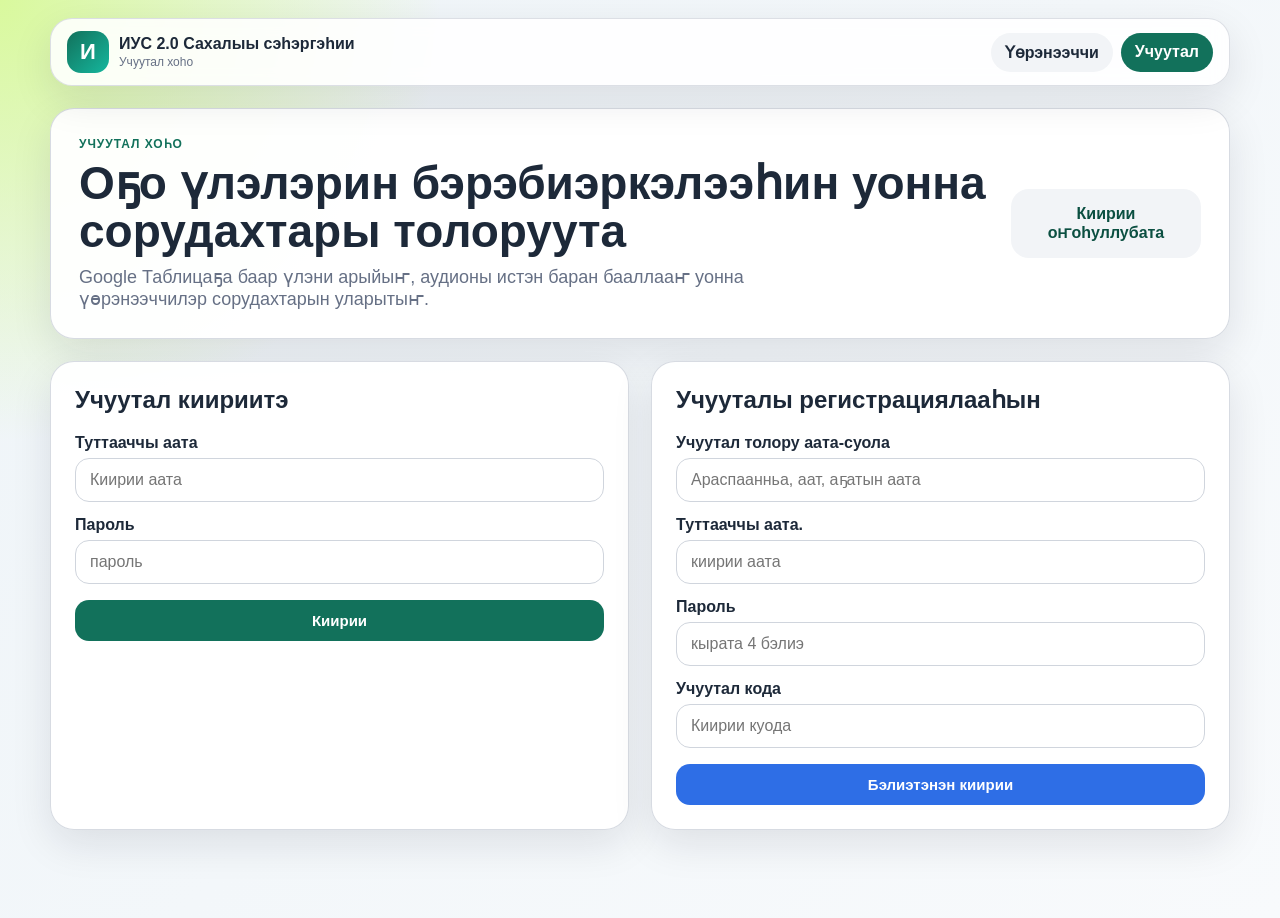
==== commit 2d028d20: "Update expert.html" ====
--- a/expert.html
+++ b/expert.html
@@ -16,7 +16,7 @@
     <span><strong>ИУС 2.0 Сахалыы сэhэргэhии</strong><small>Учуутал хоhо</small></span>
   </a>
   <nav class="topnav">
-    <a href="index.html">Ученик</a>
+    <a href="index.html">Үөрэнээччи</a>
     <a class="active" href="expert.html">Учуутал</a>
   </nav>
 </header>
@@ -134,11 +134,11 @@
           <label>Сорудах нүөмэрэ (ID)</label>
           <input id="edit-task-id" type="text" placeholder="1">
           <label>Сирэй аата</label>
-          <input id="edit-task-tab" type="text" placeholder="1 сорудах / Ааҕыы">
+          <input id="edit-task-tab" type="text" placeholder="1 сорудах. Ааҕыы">
           <label>Толору аата</label>
           <input id="edit-task-title" type="text" placeholder="1 сорудах. Тиэкиһи ааҕыы">
           <div class="grid two">
-            <label>Бэлэмнээһин, сөк.<input id="edit-task-prep" type="number" min="0" value="60"></label>
+            <label>Бэлэмнэнии, сөк.<input id="edit-task-prep" type="number" min="0" value="60"></label>
             <label>Эппиэт, сөк.<input id="edit-task-answer" type="number" min="10" value="180"></label>
           </div>
           <label>Инструкция</label>
@@ -147,15 +147,15 @@
           <textarea id="edit-task-content" rows="10"></textarea>
 
           <div class="task-image-editor">
-            <h3>Тылынан ойуур хартыына</h3>
+            <h3>Ойулуур хартыына</h3>
             <p class="hint">Сорудахха хартыыната угуҥ. Үөрэнээччи аны бэйэтин кабинетыгар көрүө уонна хартыынаны тылынан ойуулаан биэриэ.</p>
-            <div id="edit-task-image-info" class="hint">Картинка не выбрана.</div>
+            <div id="edit-task-image-info" class="hint">Хартыына талылла илик.</div>
             <div id="edit-task-image-preview" class="task-image-preview hidden"></div>
-            <label>Выбрать картинку</label>
+            <label>Хартыынаны талыҥ</label>
             <input id="edit-task-image-file" type="file" accept="image/*">
             <div class="buttons protocol-actions">
-              <button class="secondary" onclick="uploadTaskImageFromEditor()">🖼 Загрузить картинку к заданию</button>
-              <button class="danger-light" onclick="clearTaskImageFromEditor()">Убрать картинку</button>
+              <button class="secondary" onclick="uploadTaskImageFromEditor()">🖼 Сорудахха хартыыната угуҥ</button>
+              <button class="danger-light" onclick="clearTaskImageFromEditor()">Хартыынаны сотуҥ</button>
             </div>
           </div>
 
@@ -244,40 +244,40 @@
   preview.innerHTML='';
 
   if(!task?.image?.fileId){
-    info.textContent='Картинка к этому заданию ещё не загружена.';
+    info.textContent='Бу сорудахха хартыына өссө угулла илик.';
     return;
   }
 
-  info.textContent='Картинка загружена: '+(task.image.fileName||task.image.fileId)+'. Загружаем предпросмотр...';
+  info.textContent='Хартыына угулунна: '+(task.image.fileName||task.image.fileId)+'. Уларыта көрүүнү угабыт...';
   try{
     const response=await appsScriptJsonp('getTaskImage',{id:task.id});
     if(response&&response.ok&&response.dataUrl){
-      preview.innerHTML=`<img src="${response.dataUrl}" alt="Картинка задания" class="task-image">`;
+      preview.innerHTML=`<img src="${response.dataUrl}" alt="Сорудах хартыыната" class="task-image">`;
       preview.classList.remove('hidden');
-      info.textContent='Картинка загружена и будет показана ученику.';
+      info.textContent='Хартыына угулунна уонна үөрэнээччигэ көрдөрүллүө..';
       return;
     }
-    throw new Error(response?.error||'Картинка не получена');
+    throw new Error(response?.error||'Ойуу кэлбэтэ');
   }catch(e){
     if(task.image.directUrl){
       preview.innerHTML=`<img src="${escapeAttr(task.image.directUrl)}" alt="Картинка задания" class="task-image">`;
       preview.classList.remove('hidden');
-      info.textContent='Картинка есть, но предпросмотр через Apps Script не загрузился. Ученик попробует загрузить её напрямую.';
+      info.textContent='Хартыына баар, ол эрэн Apps Script нөҥүө уларыта көрүүтэ угулубата. Үөрэнээччи бэйэтэ быһаччы уган көрүө..';
     }else{
-      info.textContent='Картинка есть в таблице, но её не удалось показать: '+(e.message||e);
+      info.textContent='Хартыына таблицаҕа баар, ол эрэн көрдөрөр кыаллыбата: '+(e.message||e);
     }
   }
 }
 
 function resizeImageFile(file, maxSize=1400, quality=0.86){
   return new Promise((resolve,reject)=>{
-    if(!file) return reject(new Error('Файл не выбран'));
-    if(!file.type.startsWith('image/')) return reject(new Error('Выберите файл изображения'));
+    if(!file) return reject(new Error('Файл талылла илик'));
+    if(!file.type.startsWith('image/')) return reject(new Error('Хартыына файлын талыҥ'));
     const reader=new FileReader();
-    reader.onerror=()=>reject(new Error('Не удалось прочитать файл'));
+    reader.onerror=()=>reject(new Error('Файлы ааҕар кыаллыбата'));
     reader.onload=()=>{
       const img=new Image();
-      img.onerror=()=>reject(new Error('Не удалось открыть изображение'));
+      img.onerror=()=>reject(new Error('Хартыына аһыллыбата'));
       img.onload=()=>{
         let w=img.width, h=img.height;
         const scale=Math.min(1, maxSize/Math.max(w,h));
@@ -300,56 +300,56 @@
   const status=document.getElementById('task-editor-status');
   const taskId=document.getElementById('edit-task-id').value.trim();
   const file=document.getElementById('edit-task-image-file').files[0];
-  if(!taskId) return showToast('Сначала выберите или укажите ID задания','error');
-  if(!file) return showToast('Выберите картинку','error');
-  status.textContent='Готовим и загружаем картинку...';
+  if(!taskId) return showToast('Бастаан сорудах талыҥ эбэтэр ID-тын ыйыҥ','error');
+  if(!file) return showToast('Хартыынаны талыҥ','error');
+  status.textContent='Хартыынаны бэлэмниибит уонна угабыт...';
   try{
     const image=await resizeImageFile(file);
     await postToAppsScriptByForm({action:'uploadTaskImage',taskId,image});
     await sleep(1800);
-    status.textContent='Картинка загружена. Ученик увидит её после обновления заданий.';
-    showToast('Картинка загружена');
+    status.textContent='Хартыына угулунна. Үөрэнээччи сорудахтар саҥардыллыбыттарын кэннэ көрүө..';
+    showToast('Хартыына угулунна');
     await loadTasksForEdit();
     editTask(taskId);
   }catch(e){
-    status.textContent='Ошибка загрузки картинки: '+(e.message||e);
-    showToast('Не удалось загрузить картинку','error');
+    status.textContent='Хартыынаны угуу алҕаһа: '+(e.message||e);
+    showToast('Хартыынаны угар кыаллыбата','error');
   }
 }
 
 async function clearTaskImageFromEditor(){
   const status=document.getElementById('task-editor-status');
   const taskId=document.getElementById('edit-task-id').value.trim();
-  if(!taskId) return showToast('Сначала выберите задание','error');
-  status.textContent='Убираем картинку...';
+  if(!taskId) return showToast('Бастаан сорудаҕы талыҥ','error');
+  status.textContent='Хартыынаны сотобут...';
   try{
     await postToAppsScriptByForm({action:'clearTaskImage',taskId});
     await sleep(1200);
-    status.textContent='Картинка убрана из задания.';
-    showToast('Картинка убрана');
+    status.textContent='Хартыына сорудахтан уһулунна.';
+    showToast('Хартыына уһулунна');
     await loadTasksForEdit();
     editTask(taskId);
   }catch(e){
-    status.textContent='Ошибка: '+(e.message||e);
-    showToast('Не удалось убрать картинку','error');
+    status.textContent='Алҕас: '+(e.message||e);
+    showToast('Хартыынаны уларар кыаллыбата','error');
   }
 }
 
 async function saveTaskFromEditor(){
   const status=document.getElementById('task-editor-status');
   const task={id:document.getElementById('edit-task-id').value.trim(),tabTitle:document.getElementById('edit-task-tab').value.trim(),title:document.getElementById('edit-task-title').value.trim(),prepSeconds:Number(document.getElementById('edit-task-prep').value||0),answerSeconds:Number(document.getElementById('edit-task-answer').value||180),instruction:document.getElementById('edit-task-instruction').value,content:document.getElementById('edit-task-content').value};
-  if(!task.id||!task.title)return showToast('Заполните ID и название','error');
-  status.textContent='Сохраняем...';
+  if(!task.id||!task.title)return showToast('ID уонна аатын толоруҥ','error');
+  status.textContent='Бигэргэтэбит...';
   try{
     await postToAppsScriptByForm({action:'saveTask',task});
     await sleep(1200);
-    status.textContent='Задание сохранено. Ученик должен обновить задания.';
-    showToast('Задание сохранено');
+    status.textContent='Сорудах бигэргэтилиннэ. Үөрэнээччи сорудахтары саҥардыахтаах..';
+    showToast('Сорудах бигэргэтилиннэ');
     await loadTasksForEdit();
     editTask(task.id);
   }catch(e){
-    status.textContent='Ошибка: '+(e.message||e);
-    showToast('Не удалось сохранить задание','error');
+    status.textContent='Алҕас: '+(e.message||e);
+    showToast('Сорудаҕы бигэргэтэр кыаллыбата','error');
   }
 }
 function formatDateTime(v){if(!v)return'—'; try{return new Date(v).toLocaleString('ru-RU');}catch(e){return'—';}}
